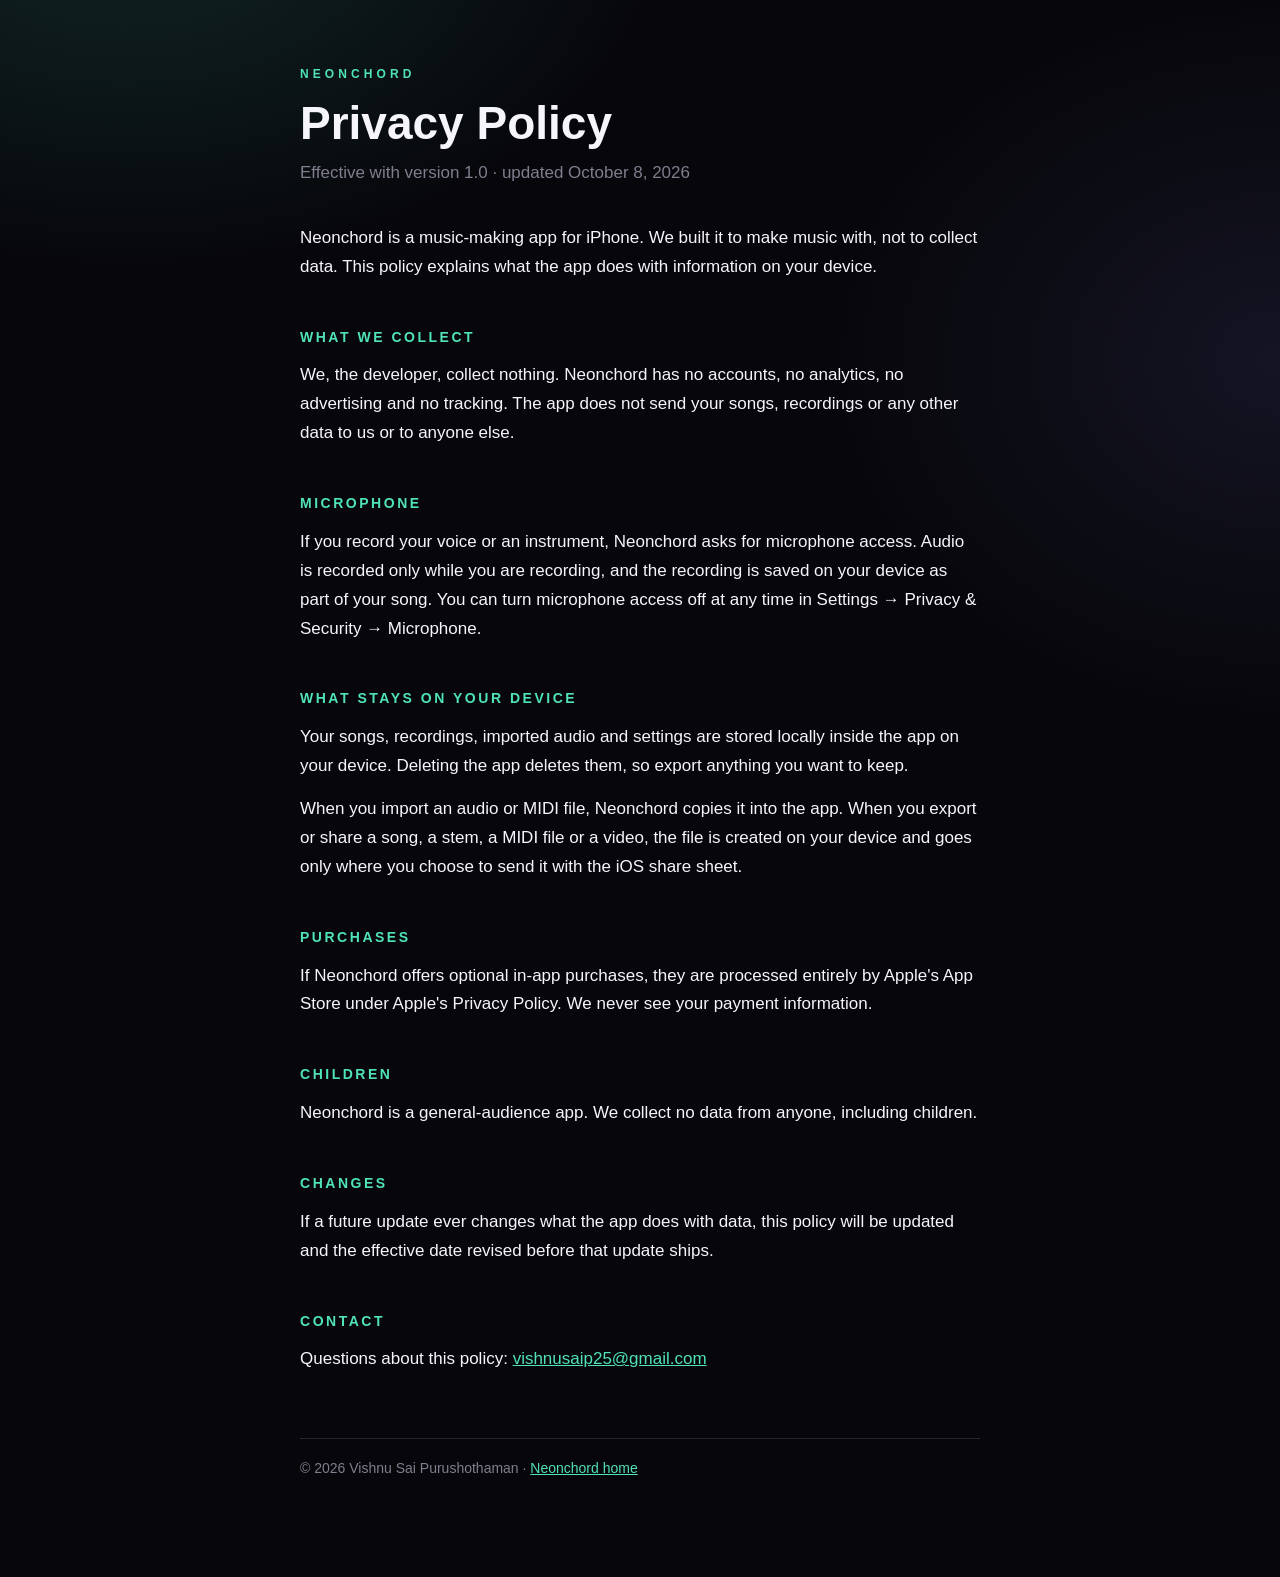
==== privacy.html @ c3312829 "Neonchord support site and privacy policy Co-Authored-By: Claude Opus 5.5 <noreply@anthropic.com> Cl" ====
<!doctype html>
<html lang="en">
<head>
<meta charset="utf-8">
<meta name="viewport" content="width=device-width, initial-scale=1">
<title>Neonchord — Privacy Policy</title>
<link rel="stylesheet" href="style.css">
</head>
<body>
<div class="wrap">
  <p class="kicker">Neonchord</p>
  <h1>Privacy Policy</h1>
  <p class="date">Effective with version 1.0 · updated October 8, 2026</p>
  <p>Neonchord is a music-making app for iPhone. We built it to make music with, not to collect data. This policy explains what the app does with information on your device.</p>

  <h2>What we collect</h2>
  <p>We, the developer, collect nothing. Neonchord has no accounts, no analytics, no advertising and no tracking. The app does not send your songs, recordings or any other data to us or to anyone else.</p>

  <h2>Microphone</h2>
  <p>If you record your voice or an instrument, Neonchord asks for microphone access. Audio is recorded only while you are recording, and the recording is saved on your device as part of your song. You can turn microphone access off at any time in Settings → Privacy &amp; Security → Microphone.</p>

  <h2>What stays on your device</h2>
  <p>Your songs, recordings, imported audio and settings are stored locally inside the app on your device. Deleting the app deletes them, so export anything you want to keep.</p>
  <p>When you import an audio or MIDI file, Neonchord copies it into the app. When you export or share a song, a stem, a MIDI file or a video, the file is created on your device and goes only where you choose to send it with the iOS share sheet.</p>

  <h2>Purchases</h2>
  <p>If Neonchord offers optional in-app purchases, they are processed entirely by Apple's App Store under Apple's Privacy Policy. We never see your payment information.</p>

  <h2>Children</h2>
  <p>Neonchord is a general-audience app. We collect no data from anyone, including children.</p>

  <h2>Changes</h2>
  <p>If a future update ever changes what the app does with data, this policy will be updated and the effective date revised before that update ships.</p>

  <h2>Contact</h2>
  <p>Questions about this policy: <a href="mailto:vishnusaip25@gmail.com">vishnusaip25@gmail.com</a></p>

  <footer>© 2026 Vishnu Sai Purushothaman · <a href="./">Neonchord home</a></footer>
</div>
</body>
</html>
---- style.css ----
:root {
  --ink: #07070B; --panel: #111118; --raised: #1A1A23; --line: #262632;
  --mint: #4FE3B5; --text: #F5F5FA; --muted: #A9A9B8; --dim: #7E7E8E;
}
* { box-sizing: border-box; }
body {
  background: var(--ink); color: var(--text); margin: 0;
  font: 17px/1.7 -apple-system, BlinkMacSystemFont, "SF Pro Text", "Segoe UI", sans-serif;
  padding: 0 20px;
  background-image:
    radial-gradient(60vw 40vw at 10% -10%, rgba(79, 227, 181, .14), transparent 70%),
    radial-gradient(50vw 40vw at 100% 40%, rgba(139, 133, 255, .10), transparent 70%);
  background-attachment: fixed;
}
.wrap { max-width: 680px; margin: 0 auto; padding: 64px 0 96px; }
.kicker { font-size: 12px; font-weight: 700; letter-spacing: .34em; color: var(--mint); text-transform: uppercase; margin: 0 0 14px; }
h1 { font: 800 clamp(30px, 7vw, 46px)/1.1 ui-rounded, -apple-system, sans-serif; margin: 0 0 10px; }
.lede { color: var(--muted); font-size: 19px; margin: 0 0 32px; }
.date { color: var(--dim); margin: 0 0 36px; }
h2 { font-size: 14px; letter-spacing: .18em; text-transform: uppercase; color: var(--mint); margin: 44px 0 12px; }
h3 { font-size: 17px; margin: 22px 0 4px; }
p { margin: 0 0 14px; }
a { color: var(--mint); }
ul { margin: 0 0 14px; padding-left: 22px; }
li { margin-bottom: 8px; }
.cards { display: grid; grid-template-columns: repeat(auto-fit, minmax(190px, 1fr)); gap: 12px; margin: 8px 0 8px; }
.card { background: var(--panel); border: 1px solid var(--line); border-radius: 16px; padding: 16px 18px; }
.card b { display: block; margin-bottom: 4px; }
.card span { color: var(--muted); font-size: 15px; line-height: 1.5; }
.contact { background: var(--raised); border: 1px solid var(--line); border-radius: 16px; padding: 18px 20px; }
footer { margin-top: 64px; border-top: 1px solid var(--line); padding-top: 18px; color: var(--dim); font-size: 14px; }
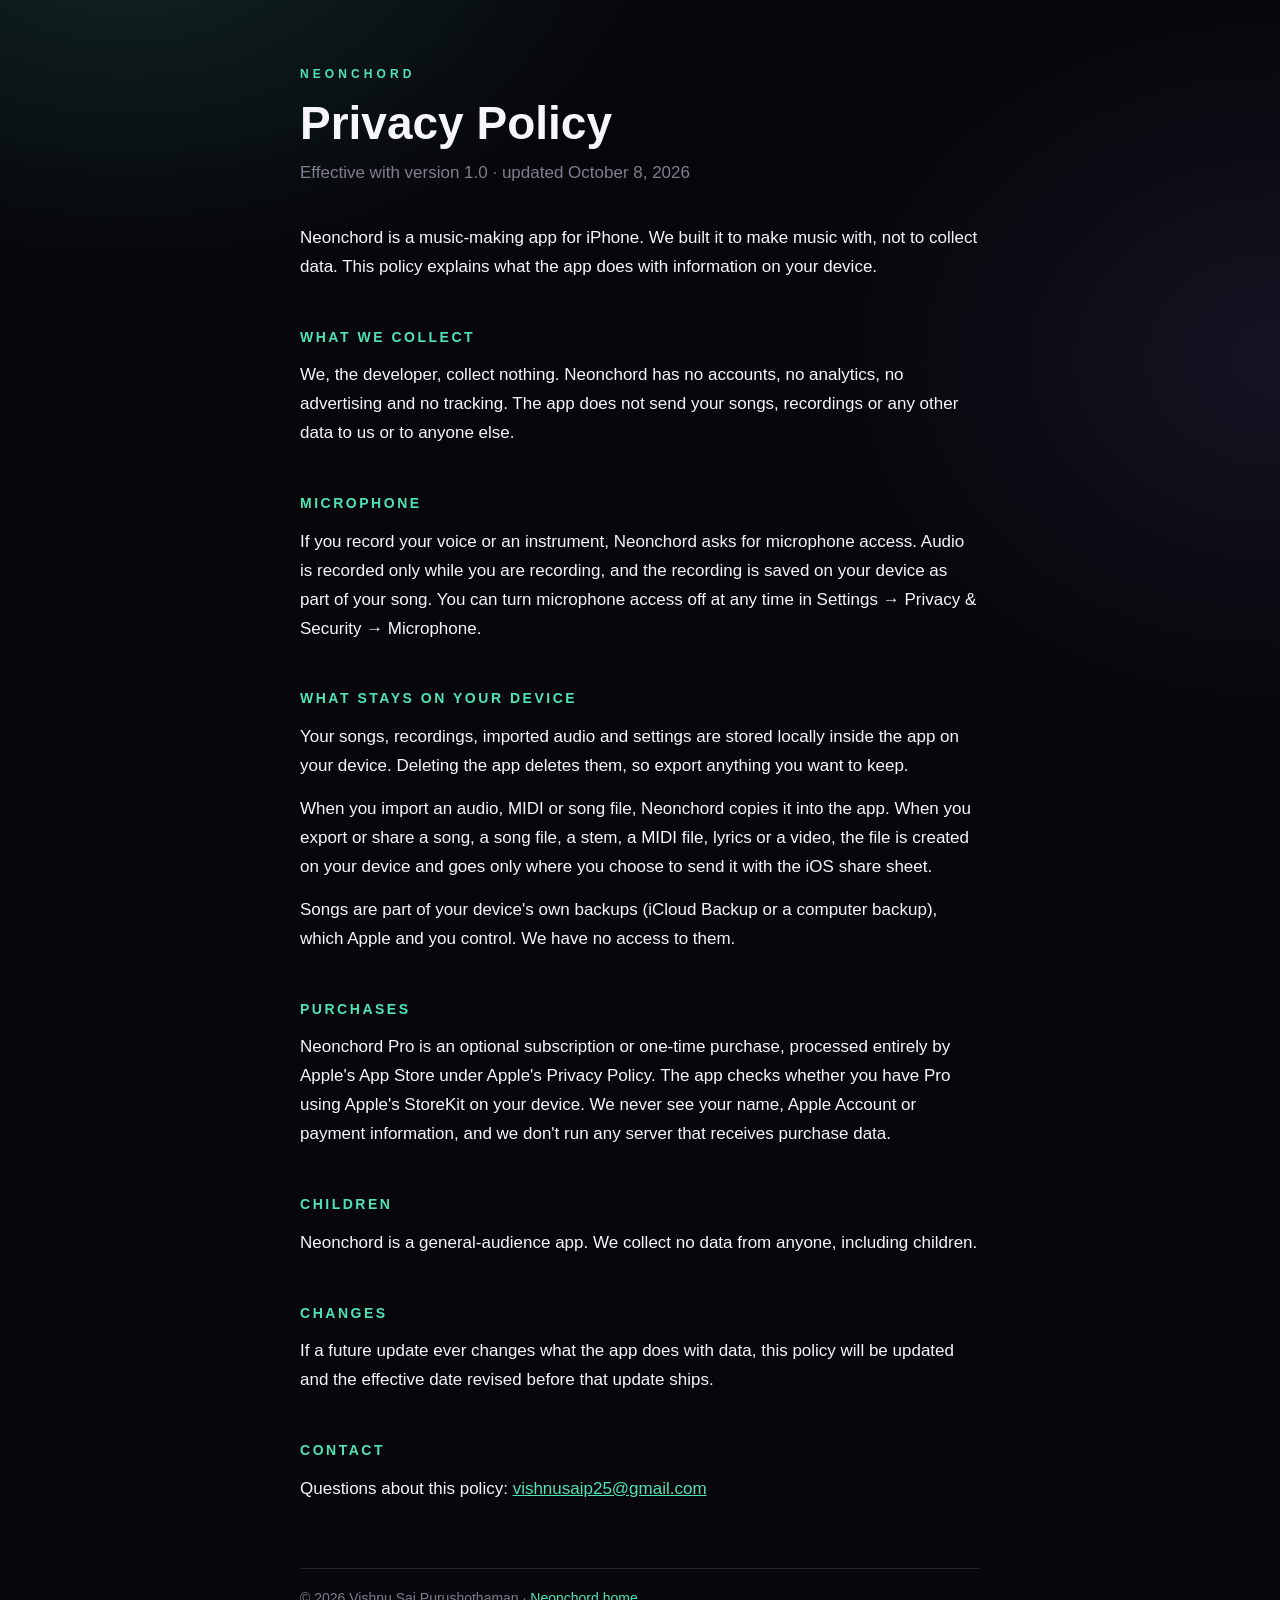
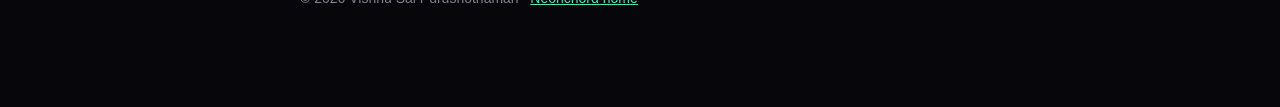
==== commit bfd6429f: "Pro plans, restore, cancel and refunds; song files and backups; lyrics" ====
--- a/privacy.html
+++ b/privacy.html
@@ -21,10 +21,11 @@
 
   <h2>What stays on your device</h2>
   <p>Your songs, recordings, imported audio and settings are stored locally inside the app on your device. Deleting the app deletes them, so export anything you want to keep.</p>
-  <p>When you import an audio or MIDI file, Neonchord copies it into the app. When you export or share a song, a stem, a MIDI file or a video, the file is created on your device and goes only where you choose to send it with the iOS share sheet.</p>
+  <p>When you import an audio, MIDI or song file, Neonchord copies it into the app. When you export or share a song, a song file, a stem, a MIDI file, lyrics or a video, the file is created on your device and goes only where you choose to send it with the iOS share sheet.</p>
+  <p>Songs are part of your device's own backups (iCloud Backup or a computer backup), which Apple and you control. We have no access to them.</p>
 
   <h2>Purchases</h2>
-  <p>If Neonchord offers optional in-app purchases, they are processed entirely by Apple's App Store under Apple's Privacy Policy. We never see your payment information.</p>
+  <p>Neonchord Pro is an optional subscription or one-time purchase, processed entirely by Apple's App Store under Apple's Privacy Policy. The app checks whether you have Pro using Apple's StoreKit on your device. We never see your name, Apple Account or payment information, and we don't run any server that receives purchase data.</p>
 
   <h2>Children</h2>
   <p>Neonchord is a general-audience app. We collect no data from anyone, including children.</p>
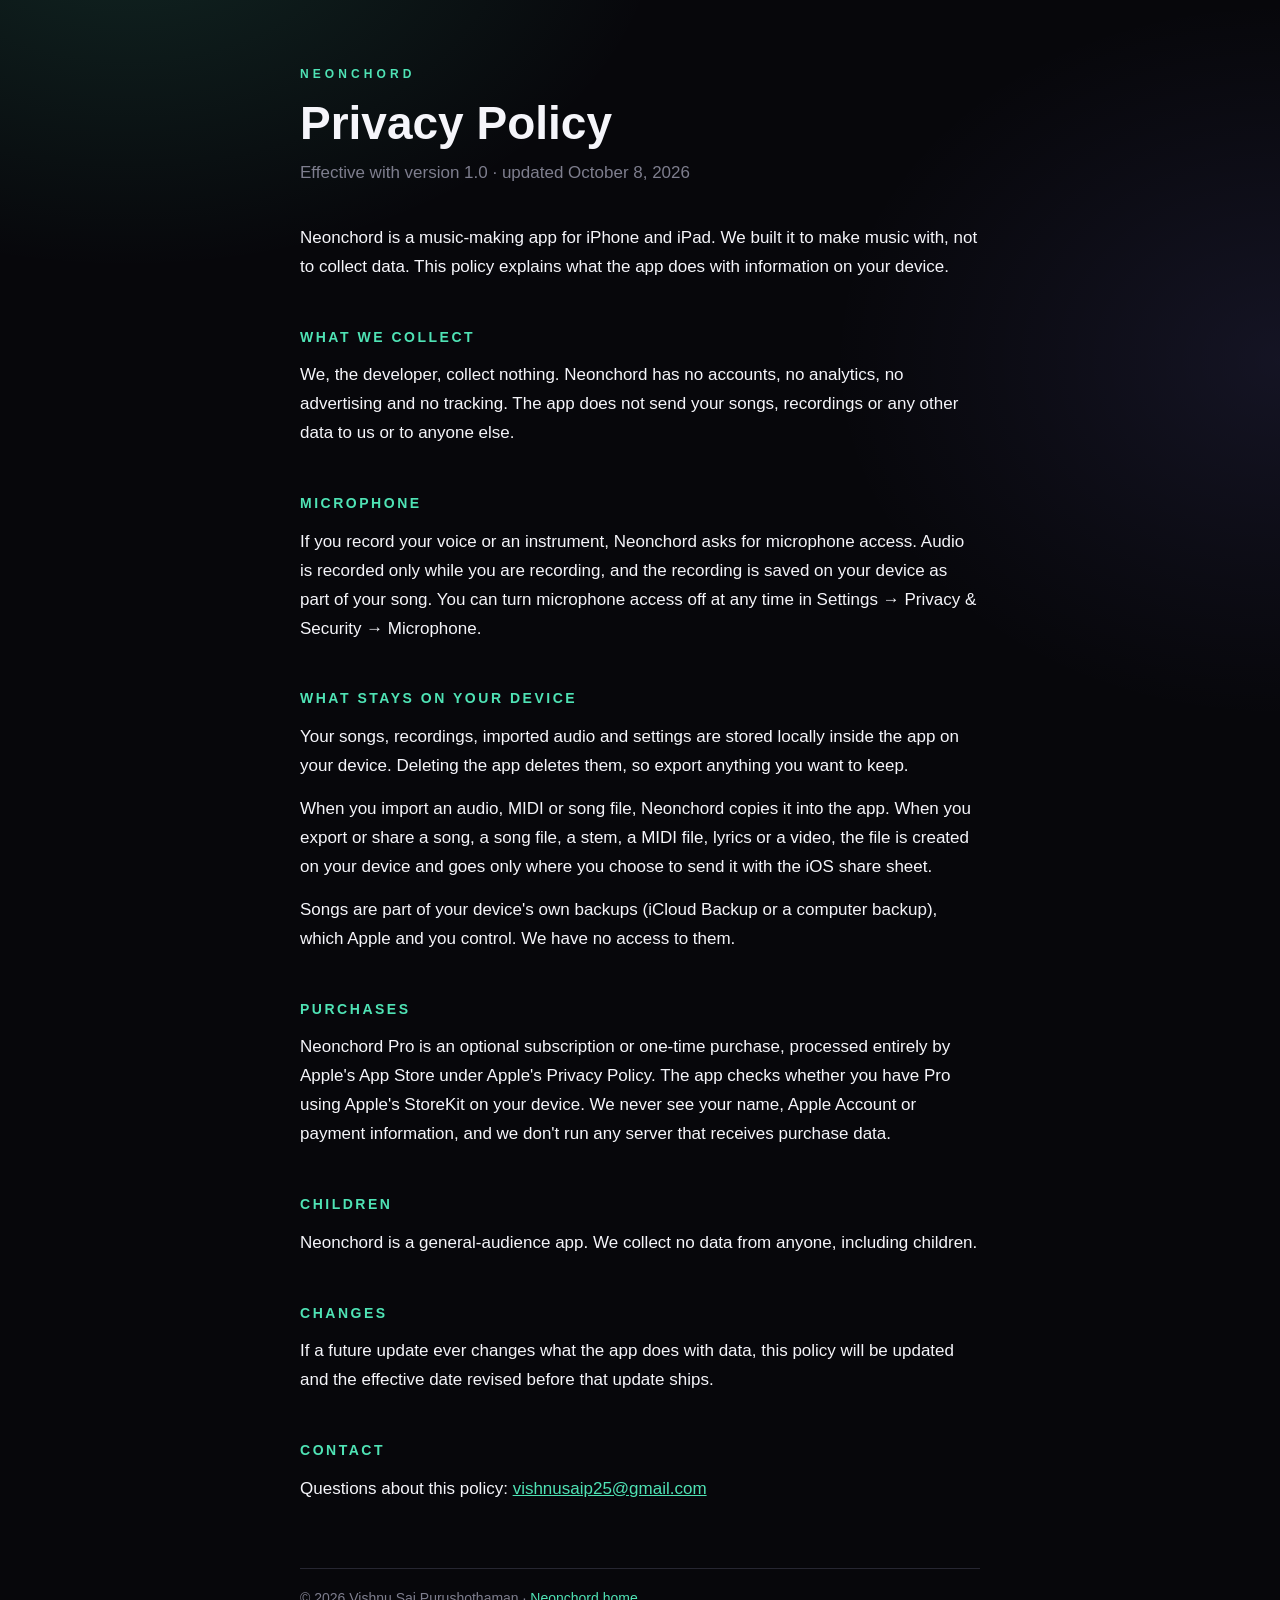
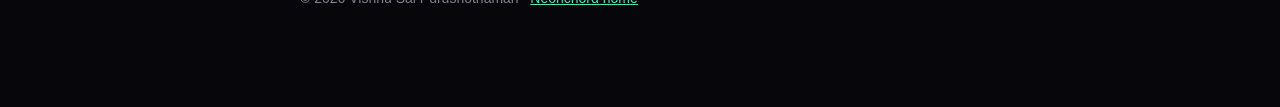
==== commit bce5c8b1: "Neonchord on iPad: wording and FAQ" ====
--- a/privacy.html
+++ b/privacy.html
@@ -11,7 +11,7 @@
   <p class="kicker">Neonchord</p>
   <h1>Privacy Policy</h1>
   <p class="date">Effective with version 1.0 · updated October 8, 2026</p>
-  <p>Neonchord is a music-making app for iPhone. We built it to make music with, not to collect data. This policy explains what the app does with information on your device.</p>
+  <p>Neonchord is a music-making app for iPhone and iPad. We built it to make music with, not to collect data. This policy explains what the app does with information on your device.</p>
 
   <h2>What we collect</h2>
   <p>We, the developer, collect nothing. Neonchord has no accounts, no analytics, no advertising and no tracking. The app does not send your songs, recordings or any other data to us or to anyone else.</p>
